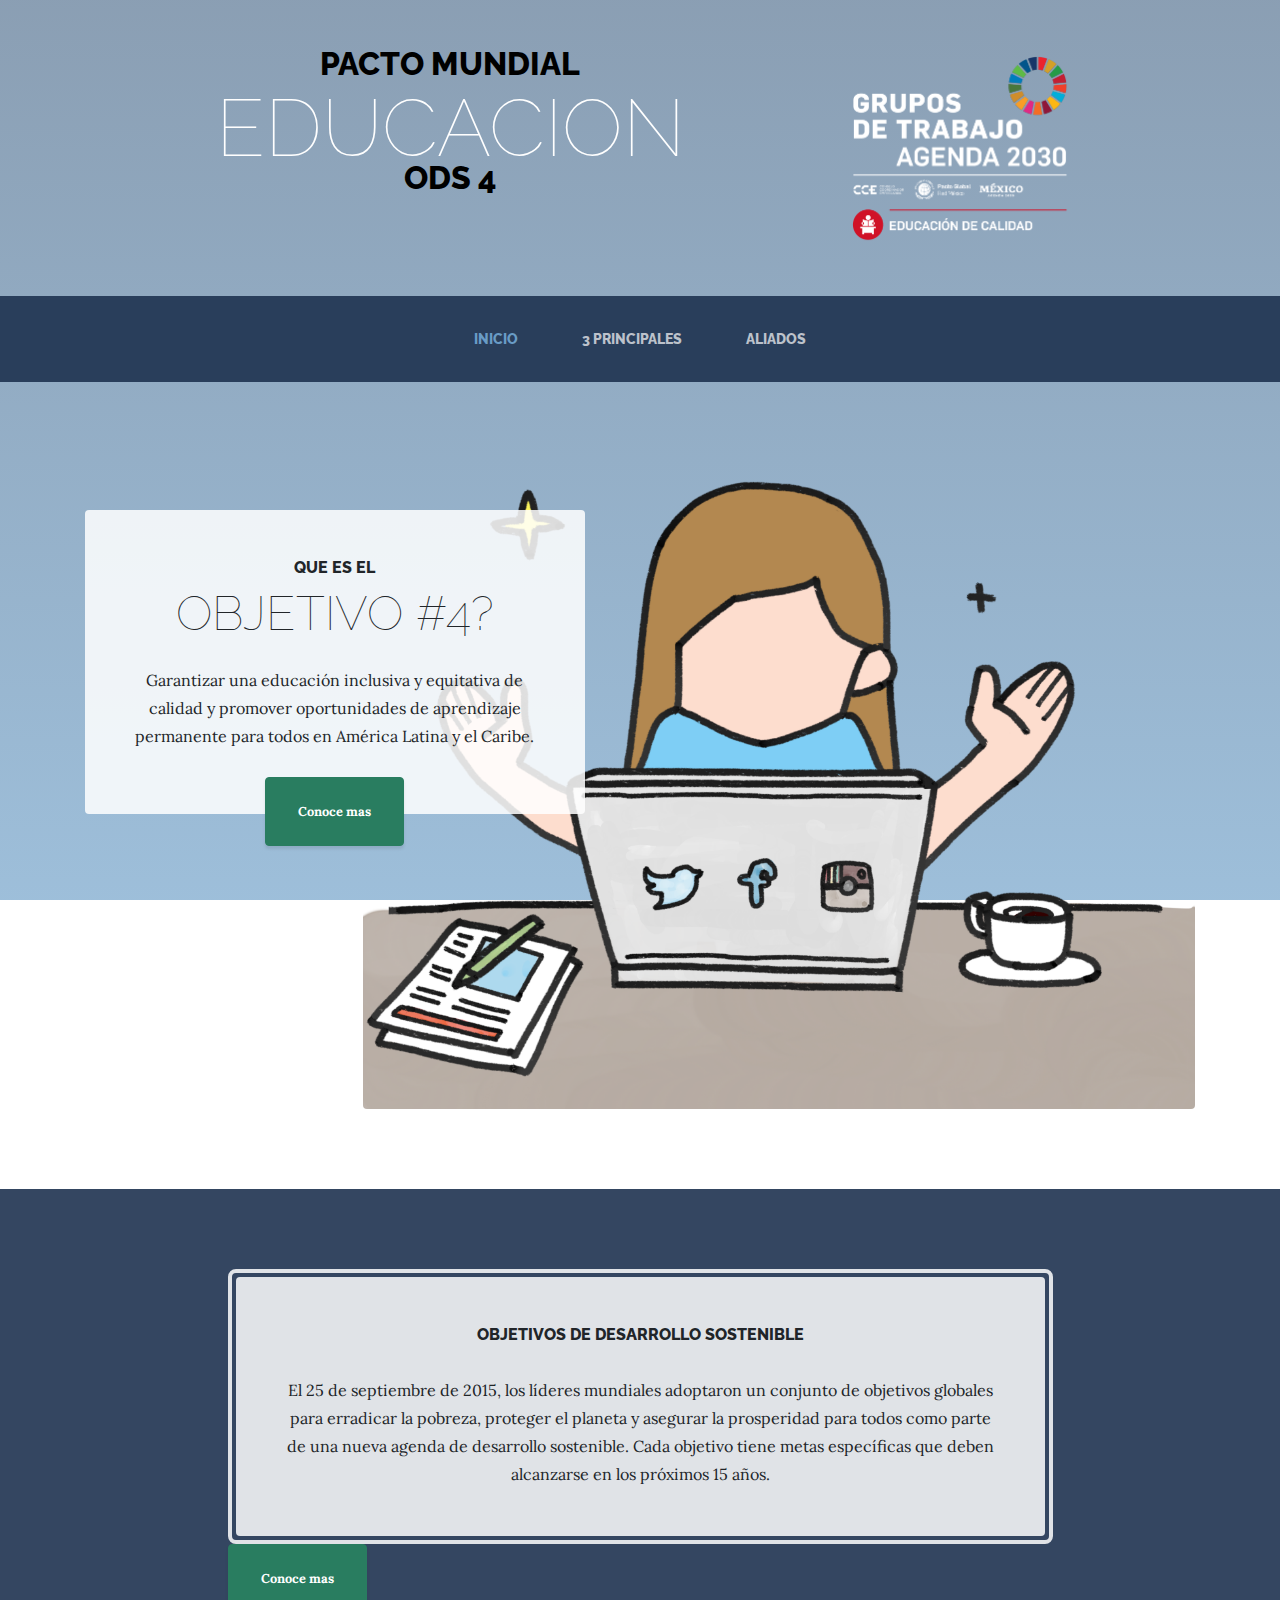
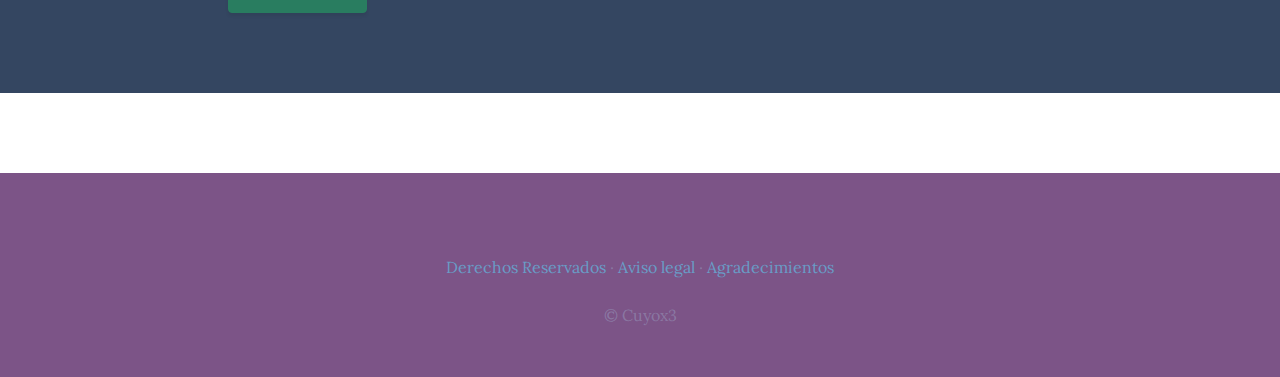
==== Codigo/aliados.html @ 43b25376 "final" ====
<!DOCTYPE html>
<html lang="es">

  <head>

    <meta charset="utf-8">
    <meta name="viewport" content="width=device-width, initial-scale=1, shrink-to-fit=no">
    <meta name="description" content="">
    <meta name="author" content="">

    <title>ODS #4 | Educacion</title>

    <!-- Bootstrap -->
    <link href="/Codigo/assets/bootstrap/css/bootstrap.min.css" rel="stylesheet">

    <!-- Fuentes -->
    <link href="" rel="stylesheet" type="text/css">
    <link href="https://fonts.googleapis.com/css?family=Raleway:100,100i,200,200i,300,300i,400,400i,500,500i,600,600i,700,700i,800,800i,900,900i" rel="stylesheet">
    <link href="https://fonts.googleapis.com/css?family=Lora:400,400i,700,700i" rel="stylesheet">

    <!-- Estilos -->
    <link href="/Codigo/assets/css/styles.css" rel="stylesheet">

  </head>

  <body>

 
        <h1 class="site-heading text-center text-white d-none d-lg-block">
            <div class="container">
            <div class="row">
                <div class="col-8">
                    <span class="site-heading-upper text-primary mb-3"> PACTO MUNDIAL </span>
                    <span class="site-heading-lower">Educacion</span>
                    <span class="site-heading-upper text-primary mb-3">ODS 4 </span>
                </div>
                <div class="col-2">
                    <img src="/Codigo/assets/images/GTA_EducaciónDeCalidad_Blanco.png" alt="" style="width: 500; height: 200px">
                </div>
            </div>
        </div>
        </h1>   

    <!-- Navegación -->
    <nav class="navbar navbar-expand-lg navbar-dark py-lg-4" id="mainNav">
      <div class="container">
        <a class="navbar-brand text-uppercase text-expanded font-weight-bold d-lg-none" href="index.html">ODS $4</a>
        <button class="navbar-toggler" type="button" data-toggle="collapse" data-target="#navbarResponsive" aria-controls="navbarResponsive" aria-expanded="false" aria-label="Toggle navigation">
          <span class="navbar-toggler-icon"></span>
        </button>
        <div class="collapse navbar-collapse" id="navbarResponsive">
          <ul class="navbar-nav mx-auto">
            <li class="nav-item active px-lg-4">
              <a class="nav-link text-uppercase text-expanded" href="/Codigo/index.html">Inicio</a>
            </li>
            <li class="nav-item px-lg-4">
              <a class="nav-link text-uppercase text-expanded" href="/Codigo/principales.html">3 Principales</a>
            </li>
            <li class="nav-item px-lg-4">
              <a class="nav-link text-uppercase text-expanded" href="/Codigo/aliados.html">Aliados</a>        
          </ul>
        </div>
      </div>
    </nav>

    <!-- Cabecera -->
    <section class="page-section clearfix">
      <div class="container">
        <div class="intro">
          <img class="intro-img img-fluid mb-3 mb-lg-0 rounded" src="assets/images/Educacion.png" alt="">
          <div class="intro-text left-0 text-center bg-faded p-5 rounded">
            <h2 class="section-heading mb-4">
              <span class="section-heading-upper">Que es el</span>
              <span class="section-heading-lower">Objetivo #4? </span>
            </h2>
            <p class="mb-3">Garantizar una educación inclusiva y equitativa de calidad y promover oportunidades de aprendizaje permanente para todos en América Latina y el Caribe.
            </p>
            <div class="intro-button mx-auto">
              <a class="btn btn-primary btn-xl" href="https://pactomundial.org.mx/">Conoce mas</a>
            </div>
          </div>
        </div>
      </div>
    </section>

    <!-- Mensaje -->
    <section class="page-section cta">
      <div class="container">
        <div class="row">
          <div class="col-xl-9 mx-auto">
            <div class="cta-inner text-center rounded">
              <h2 class="section-heading mb-4">
                <span class="section-heading-upper">Objetivos de desarrollo sostenible</span>
              </h2>
              <p class="mb-0">El 25 de septiembre de 2015, los líderes mundiales adoptaron un conjunto de objetivos globales para erradicar la pobreza, proteger el planeta y asegurar la prosperidad para todos como parte de una nueva agenda de desarrollo sostenible. Cada objetivo tiene metas específicas que deben alcanzarse en los próximos 15 años.</p>
            </div>
            <div class="intro-button mx-auto">
                <a class="btn btn-primary btn-xl" href="https://www.un.org/sustainabledevelopment/es/objetivos-de-desarrollo-sostenible/">Conoce mas</a>
            </div>
        </div>  
      </div>
    </section>

    <!-- Pié de página -->
    <footer class="footer text-faded text-center py-5">
      <div class="container">
        <p class="m-0">
	        <a href="#" class="link">
	          <span class="fa-stack fa-lg">
	            <i class="fa fa-circle fa-stack-2x"></i>
	            <i class="fa fa-twitter fa-stack-1x fa-inverse"></i>
	          </span>
	        </a>
	        <a href="#" class="link">
	          <span class="fa-stack fa-lg">
	            <i class="fa fa-circle fa-stack-2x"></i>
	            <i class="fa fa-facebook fa-stack-1x fa-inverse"></i>
	          </span>
	        </a>
	        <a href="#" class="link">
	          <span class="fa-stack fa-lg">
	            <i class="fa fa-circle fa-stack-2x"></i>
	            <i class="fa fa-instagram fa-stack-1x fa-inverse"></i>
	          </span>
	        </a>
	    </p>
        <p class="m-0 mbt">
        	<a href="sample.html" class="link">Derechos Reservados</a> ·
        	<a href="sample.html" class="link">Aviso legal</a> ·
        	<a href="sample.html" class="link">Agradecimientos</a>
		</p>
        <p class="m-0 mbt1">&copy; Cuyox3</p>
      </div>
	</footer>

    <!-- Bootstrap -->
    <script src="/Codigo/js/jquery/jquery.min.js"></script>
    <script src="assets/bootstrap/js/bootstrap.bundle.min.js"></script>

  </body>

</html>
---- Codigo/assets/css/styles.css ----
body {
  font-family: 'Lora';
  background: linear-gradient(rgba(76, 107, 139, 0.65), rgba(105, 156, 198, 0.65)), url("../img/bg.jpg");
  background-attachment: fixed;
  background-position: center;
  background-size: cover;
}

h1,
h2,
h3,
h4,
h5,
h6 {
  font-family: 'Raleway';
}

p {
  line-height: 1.75;
}

.text-faded {
  color: rgba(174, 207, 230, 0.3);
}

.site-heading {
  margin-top: 3rem;
  margin-bottom: 3rem;
  text-transform: uppercase;
  line-height: 1;
  font-family: 'Raleway';
}

.site-heading .site-heading-upper {
  display: block;
  font-size: 2rem;
  font-weight: 800;
}

.site-heading .site-heading-lower {
  font-size: 5rem;
  font-weight: 100;
  line-height: 4rem;
}

.page-section {
  margin-top: 5rem;
  margin-bottom: 5rem;
}

.section-heading {
  text-transform: uppercase;
}

.section-heading .section-heading-upper {
  display: block;
  font-size: 1rem;
  font-weight: 800;
  padding-bottom:.5rem;

}

.section-heading .section-heading-lower {
  display: block;
  font-size: 3rem;
  font-weight: 100;
}


.section-heading .section-heading-under {
  display: block;
  font-size: 1rem;
  text-transform: none;
  font-weight: 300;
  margin-top:.5rem;
}

.bg-faded {
  background-color: rgba(255, 255, 255, 0.85);
}

#mainNav {
  background-color: rgba(30, 50, 80, 0.9);
  font-family: 'Raleway';
}

#mainNav .navbar-brand {
  color: #aecfe6;
}

#mainNav .navbar-nav .nav-item .nav-link {
  color: rgba(255, 255, 255, 0.7);
  font-weight: 800;
}

#mainNav .navbar-nav .nav-item.active .nav-link {
  color: #699cc6;
}

@media (min-width: 992px) {
  #mainNav .navbar-nav .nav-item .nav-link {
    font-size: 0.9rem;
  }
  #mainNav .navbar-nav .nav-item .nav-link:hover {
    color: rgba(255, 255, 255, 0.4);
  }
  #mainNav .navbar-nav .nav-item.active .nav-link:hover {
    color: #699cc6;
  }
}

.btn-xl {
  font-weight: 700;
  font-size: 0.8rem;
  padding-top: 1.5rem;
  padding-bottom: 1.5rem;
  padding-left: 2rem;
  padding-right: 2rem;
}

.intro {
  position: relative;
}

@media (min-width: 992px) {
  .intro .intro-img {
    width: 75%;
    float: right;
  }
  .intro .intro-text {
    left: 0;
    width: 60%;
    margin-top: 3rem;
    position: absolute;
  }
  .intro .intro-text .intro-button {
    width: 100%;
    left: 0;
    position: absolute;
    bottom: -2rem;
  }
}

@media (min-width: 1200px) {
  .intro .intro-text {
    width: 45%;
  }
}

.cta {
  padding-top: 5rem;
  padding-bottom: 5rem;
  background-color: rgba(30, 50, 80, 0.9);
}

.cta .cta-inner {
  position: relative;
  padding: 3rem;
  margin: 0.5rem;
  background-color: rgba(255, 255, 255, 0.85);
}

.cta .cta-inner:before {
  border-radius: 0.5rem;
  content: '';
  position: absolute;
  top: -0.5rem;
  bottom: -0.5rem;
  left: -0.5rem;
  right: -0.5rem;
  border: 0.25rem solid rgba(255, 255, 255, 0.85);
}

.cta .cta-innerv {
  position: relative;
  padding: 3rem;
  margin: 0.5rem;
  background-color: rgba(255, 255, 255, 0.85);
}

@media (min-width: 992px) {
  .about-heading .about-heading-img {
    position: relative;
    z-index: 0;
  }
  .about-heading .about-heading-content {
    margin-top: -5rem;
    position: relative;
    z-index: 1;
  }
}

@media (min-width: 992px) {
  .product-item .product-item-title {
    position: relative;
    z-index: 1;
    margin-bottom: -3rem;
  }
  .product-item .product-item-img {
    position: relative;
    z-index: 0;
    max-width: 60vw;
  }
  .product-item .product-item-description {
    position: relative;
    z-index: 1;
    margin-top: -3rem;
    max-width: 50vw;
  }
}

.list-hours {
  font-size: 0.9rem;
}

.list-hours .list-hours-item {
  border-bottom: 1px solid rgba(230, 167, 86, 0.5);
  padding-bottom: .25rem;
  margin-bottom: 1rem;
  font-style: italic;
}

.list-hours .list-hours-item.today {
  font-weight: bold;
  color: #699CC6
  ;
}

@media (min-width: 992px) {
  .list-hours {
    width: 50%;
    font-size: 1.1rem;
  }
}

.address strong {
  font-size: 1.2rem;
}

.footer {
  background-color: rgba(110, 65, 122, 0.9);
}

.text-primary {
  color: #000000 !important;
}

.bg-primary {
  background-color: #699CC6
  !important;
}

.btn {
  box-shadow: 0px 3px 3px 0px rgba(33, 37, 41, 0.1);
}

.btn-primary {
  background-color: #297D60
  ;
  border-color: #297D60
  ;
}

.btn-primary:hover, .btn-primary:focus, .btn-primary:active {
  background-color: #EC3740
  ;
  border-color: #df902a;
}

.font-weight-light {
  font-weight: 100 !important;
}

.mbtm{
  padding-top: 5rem;
}

.mbt{
  padding-top: 2rem;
}

.mbt1{
  padding-top: 1.25rem;
}

a.link{
  color: #699CC6
}

a.link:hover{
  text-decoration: none;
  color: #e6a756 !important;
}

.section-content{
  font-family: 'Lora' !important;
  font-size: 16px !important;
  font-weight: 400 !important;
  line-height: 28px !important;
}

ul.errorlist{
  padding-top: .75rem;
  font-style: italic;
  color: red;
}
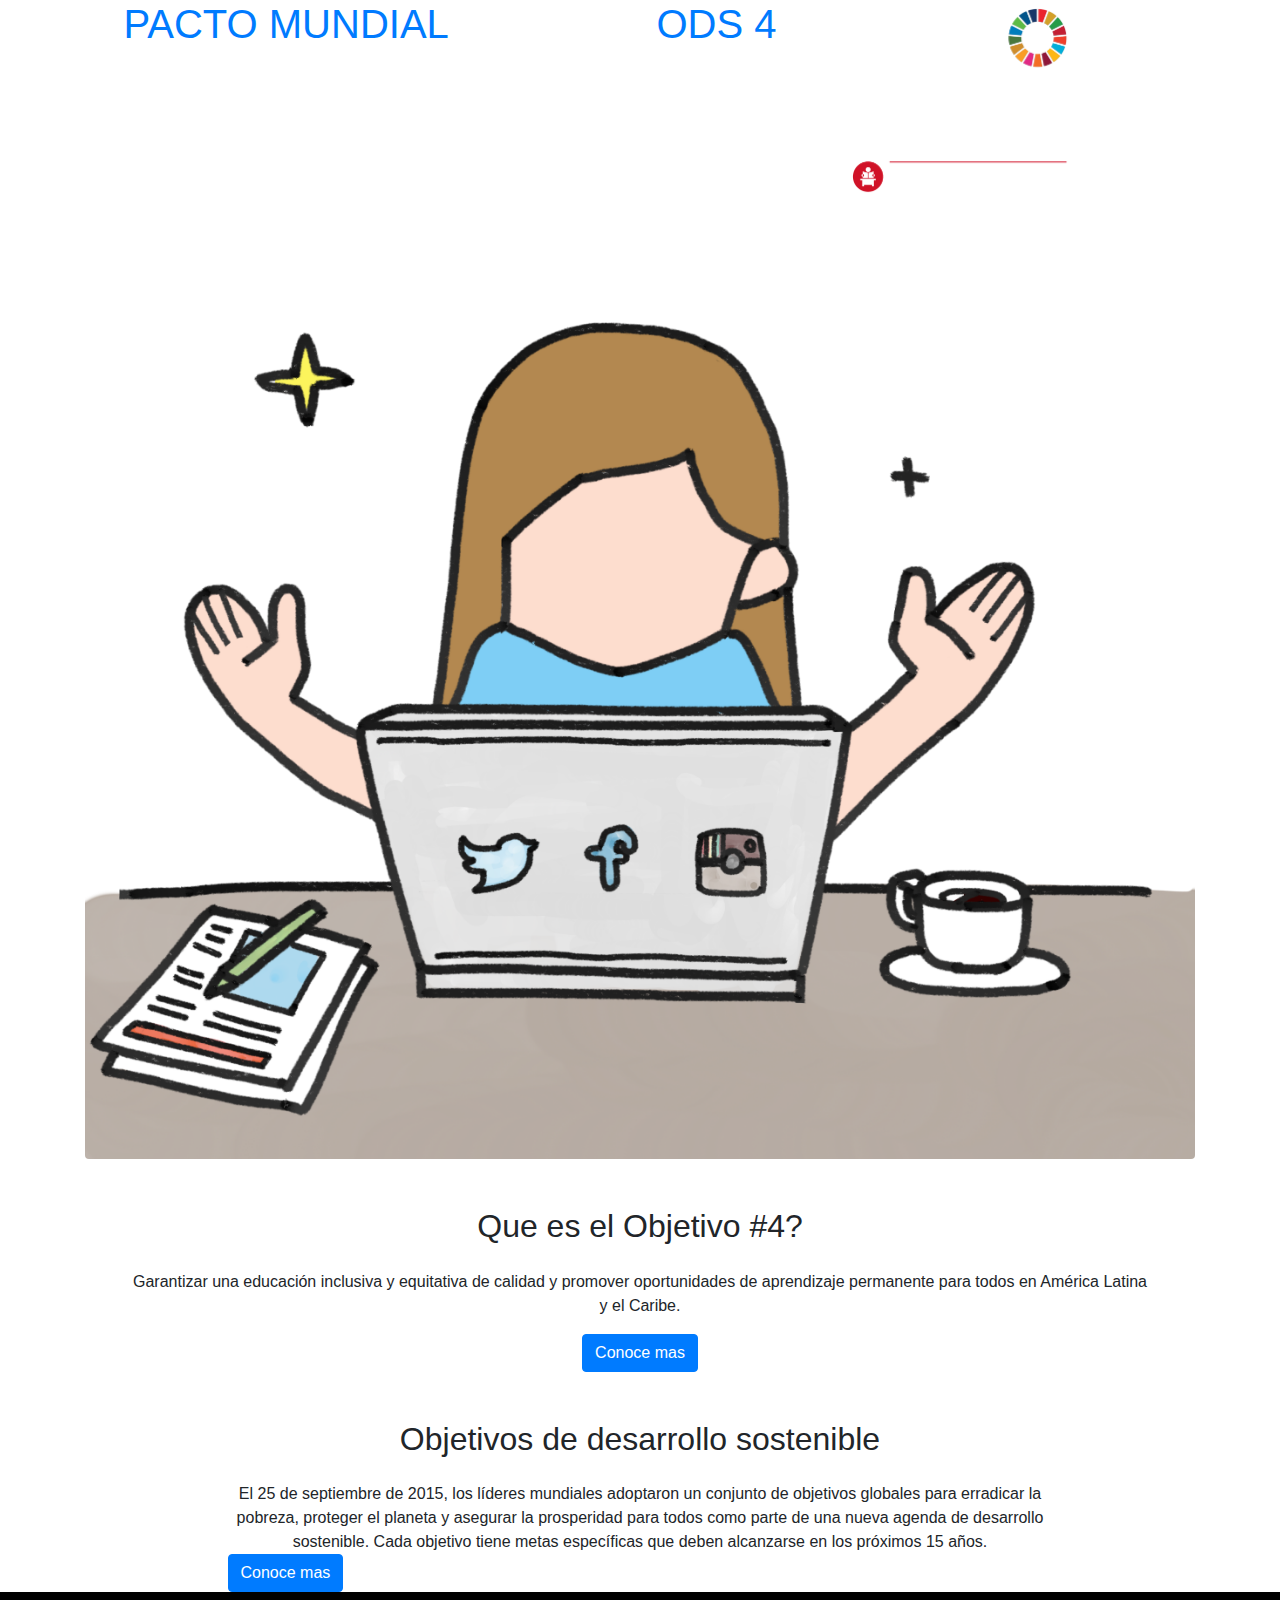
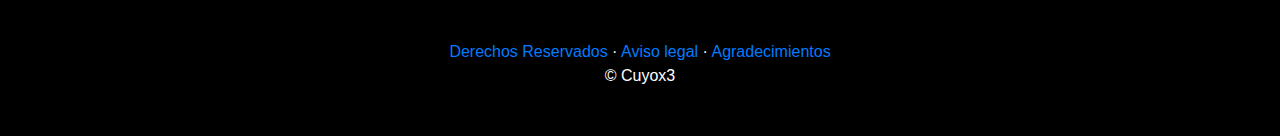
==== commit eb6a8116: "Enlaces arreglados" ====
--- a/Codigo/aliados.html
+++ b/Codigo/aliados.html
@@ -11,7 +11,7 @@
     <title>ODS #4 | Educacion</title>
 
     <!-- Bootstrap -->
-    <link href="/Codigo/assets/bootstrap/css/bootstrap.min.css" rel="stylesheet">
+    <link href="./assets/bootstrap/css/bootstrap.min.css" rel="stylesheet">
 
     <!-- Fuentes -->
     <link href="" rel="stylesheet" type="text/css">
@@ -19,7 +19,7 @@
     <link href="https://fonts.googleapis.com/css?family=Lora:400,400i,700,700i" rel="stylesheet">
 
     <!-- Estilos -->
-    <link href="/Codigo/assets/css/styles.css" rel="stylesheet">
+    <link href="./assets/css/styles.css" rel="stylesheet">
 
   </head>
 
@@ -35,7 +35,7 @@
                     <span class="site-heading-upper text-primary mb-3">ODS 4 </span>
                 </div>
                 <div class="col-2">
-                    <img src="/Codigo/assets/images/GTA_EducaciónDeCalidad_Blanco.png" alt="" style="width: 500; height: 200px">
+                    <img src="./assets/images/GTA_EducaciónDeCalidad_Blanco.png" alt="" style="width: 500; height: 200px">
                 </div>
             </div>
         </div>
@@ -51,13 +51,13 @@
         <div class="collapse navbar-collapse" id="navbarResponsive">
           <ul class="navbar-nav mx-auto">
             <li class="nav-item active px-lg-4">
-              <a class="nav-link text-uppercase text-expanded" href="/Codigo/index.html">Inicio</a>
+              <a class="nav-link text-uppercase text-expanded" href="./index.html">Inicio</a>
             </li>
             <li class="nav-item px-lg-4">
-              <a class="nav-link text-uppercase text-expanded" href="/Codigo/principales.html">3 Principales</a>
+              <a class="nav-link text-uppercase text-expanded" href="./principales.html">3 Principales</a>
             </li>
             <li class="nav-item px-lg-4">
-              <a class="nav-link text-uppercase text-expanded" href="/Codigo/aliados.html">Aliados</a>        
+              <a class="nav-link text-uppercase text-expanded" href="./aliados.html">Aliados</a>        
           </ul>
         </div>
       </div>
@@ -67,7 +67,7 @@
     <section class="page-section clearfix">
       <div class="container">
         <div class="intro">
-          <img class="intro-img img-fluid mb-3 mb-lg-0 rounded" src="assets/images/Educacion.png" alt="">
+          <img class="intro-img img-fluid mb-3 mb-lg-0 rounded" src="./assets/images/Educacion.png" alt="">
           <div class="intro-text left-0 text-center bg-faded p-5 rounded">
             <h2 class="section-heading mb-4">
               <span class="section-heading-upper">Que es el</span>
@@ -134,8 +134,8 @@
 	</footer>
 
     <!-- Bootstrap -->
-    <script src="/Codigo/js/jquery/jquery.min.js"></script>
-    <script src="assets/bootstrap/js/bootstrap.bundle.min.js"></script>
+    <script src="./js/jquery/jquery.min.js"></script>
+    <script src="./assets/bootstrap/js/bootstrap.bundle.min.js"></script>
 
   </body>
 
--- a/Codigo/assets/css/styles.css
+++ b/Codigo/assets/css/styles.css
@@ -1,306 +1,90 @@
-body {
-  font-family: 'Lora';
-  background: linear-gradient(rgba(76, 107, 139, 0.65), rgba(105, 156, 198, 0.65)), url("../img/bg.jpg");
-  background-attachment: fixed;
-  background-position: center;
-  background-size: cover;
+/* Header */
+header .header-container {
+    background-color: white;
+    border-style: solid;
+    border-color: red;
 }
 
-h1,
-h2,
-h3,
-h4,
-h5,
-h6 {
-  font-family: 'Raleway';
-}
+div.logo_header {
+    background-color: white;
+    height: 100px;
+  }
 
-p {
-  line-height: 1.75;
-}
+  div.idiomas {
+    /* background-color: blue; */
+    height: 100px;
+  }
 
-.text-faded {
-  color: rgba(174, 207, 230, 0.3);
-}
-
-.site-heading {
-  margin-top: 3rem;
-  margin-bottom: 3rem;
-  text-transform: uppercase;
-  line-height: 1;
-  font-family: 'Raleway';
-}
-
-.site-heading .site-heading-upper {
-  display: block;
-  font-size: 2rem;
-  font-weight: 800;
-}
-
-.site-heading .site-heading-lower {
-  font-size: 5rem;
-  font-weight: 100;
-  line-height: 4rem;
-}
-
-.page-section {
-  margin-top: 5rem;
-  margin-bottom: 5rem;
-}
-
-.section-heading {
-  text-transform: uppercase;
-}
-
-.section-heading .section-heading-upper {
-  display: block;
-  font-size: 1rem;
-  font-weight: 800;
-  padding-bottom:.5rem;
-
-}
-
-.section-heading .section-heading-lower {
-  display: block;
-  font-size: 3rem;
-  font-weight: 100;
-}
+  div.secciones {
+    background-color: yellow;
+    height: 100px;
+  }
 
 
-.section-heading .section-heading-under {
-  display: block;
-  font-size: 1rem;
-  text-transform: none;
-  font-weight: 300;
-  margin-top:.5rem;
-}
+  img.logo-header {
+    width: 140px;
+    height: 100px;
+  }
 
-.bg-faded {
-  background-color: rgba(255, 255, 255, 0.85);
-}
+  
+  
+  img.ods-4-Image {
+    width: 140px;
+    height: 100px;
+  }
 
-#mainNav {
-  background-color: rgba(30, 50, 80, 0.9);
-  font-family: 'Raleway';
-}
+/* Main */
 
-#mainNav .navbar-brand {
-  color: #aecfe6;
-}
+  .fixed-div-object {
+    background-color: white;
+    border-style: solid;
+    border-color: #aecfe6;
+    position: fixed;
+    right: 0;
+    margin: 10px;
+    padding: 20px;
+    width: 400px;
+    height: auto; 
+    box-shadow: rgba(0, 0, 0, 0.35) 0px 5px 15px;
+  }
+  .fixed-div-object p {
+    border-style: solid;
+    border-color: #699cc6;
+  }
 
-#mainNav .navbar-nav .nav-item .nav-link {
-  color: rgba(255, 255, 255, 0.7);
-  font-weight: 800;
-}
+  section.cuadro-principal {
+    background-color: blueviolet;
 
-#mainNav .navbar-nav .nav-item.active .nav-link {
-  color: #699cc6;
-}
+  }
 
-@media (min-width: 992px) {
-  #mainNav .navbar-nav .nav-item .nav-link {
-    font-size: 0.9rem;
+  section.div-pacto  {
+    background-color: coral;
+
   }
-  #mainNav .navbar-nav .nav-item .nav-link:hover {
-    color: rgba(255, 255, 255, 0.4);
+
+  div.ramas  {
+    background-color: grey;
+
   }
-  #mainNav .navbar-nav .nav-item.active .nav-link:hover {
-    color: #699cc6;
+
+  div.rama_1 {
+    background-color: hotpink;
   }
-}
 
-.btn-xl {
-  font-weight: 700;
-  font-size: 0.8rem;
-  padding-top: 1.5rem;
-  padding-bottom: 1.5rem;
-  padding-left: 2rem;
-  padding-right: 2rem;
-}
+  div.rama_2 {
+    background-color: olivedrab;
+  }
+  div.rama_3 {
+    background-color: orange;
+  }
 
-.intro {
-  position: relative;
-}
-
-@media (min-width: 992px) {
-  .intro .intro-img {
-    width: 75%;
-    float: right;
-  }
-  .intro .intro-text {
-    left: 0;
-    width: 60%;
-    margin-top: 3rem;
-    position: absolute;
-  }
-  .intro .intro-text .intro-button {
-    width: 100%;
-    left: 0;
-    position: absolute;
-    bottom: -2rem;
-  }
-}
-
-@media (min-width: 1200px) {
-  .intro .intro-text {
-    width: 45%;
-  }
-}
-
-.cta {
-  padding-top: 5rem;
-  padding-bottom: 5rem;
-  background-color: rgba(30, 50, 80, 0.9);
-}
-
-.cta .cta-inner {
-  position: relative;
-  padding: 3rem;
-  margin: 0.5rem;
-  background-color: rgba(255, 255, 255, 0.85);
-}
-
-.cta .cta-inner:before {
-  border-radius: 0.5rem;
-  content: '';
-  position: absolute;
-  top: -0.5rem;
-  bottom: -0.5rem;
-  left: -0.5rem;
-  right: -0.5rem;
-  border: 0.25rem solid rgba(255, 255, 255, 0.85);
-}
-
-.cta .cta-innerv {
-  position: relative;
-  padding: 3rem;
-  margin: 0.5rem;
-  background-color: rgba(255, 255, 255, 0.85);
-}
-
-@media (min-width: 992px) {
-  .about-heading .about-heading-img {
-    position: relative;
-    z-index: 0;
-  }
-  .about-heading .about-heading-content {
-    margin-top: -5rem;
-    position: relative;
-    z-index: 1;
-  }
-}
-
-@media (min-width: 992px) {
-  .product-item .product-item-title {
-    position: relative;
-    z-index: 1;
-    margin-bottom: -3rem;
-  }
-  .product-item .product-item-img {
-    position: relative;
-    z-index: 0;
-    max-width: 60vw;
-  }
-  .product-item .product-item-description {
-    position: relative;
-    z-index: 1;
-    margin-top: -3rem;
-    max-width: 50vw;
-  }
-}
-
-.list-hours {
-  font-size: 0.9rem;
-}
-
-.list-hours .list-hours-item {
-  border-bottom: 1px solid rgba(230, 167, 86, 0.5);
-  padding-bottom: .25rem;
-  margin-bottom: 1rem;
-  font-style: italic;
-}
-
-.list-hours .list-hours-item.today {
-  font-weight: bold;
-  color: #699CC6
-  ;
-}
-
-@media (min-width: 992px) {
-  .list-hours {
-    width: 50%;
-    font-size: 1.1rem;
-  }
-}
-
-.address strong {
-  font-size: 1.2rem;
-}
-
-.footer {
-  background-color: rgba(110, 65, 122, 0.9);
-}
-
-.text-primary {
-  color: #000000 !important;
-}
-
-.bg-primary {
-  background-color: #699CC6
-  !important;
-}
-
-.btn {
-  box-shadow: 0px 3px 3px 0px rgba(33, 37, 41, 0.1);
-}
-
-.btn-primary {
-  background-color: #297D60
-  ;
-  border-color: #297D60
-  ;
-}
-
-.btn-primary:hover, .btn-primary:focus, .btn-primary:active {
-  background-color: #EC3740
-  ;
-  border-color: #df902a;
-}
-
-.font-weight-light {
-  font-weight: 100 !important;
-}
-
-.mbtm{
-  padding-top: 5rem;
-}
-
-.mbt{
-  padding-top: 2rem;
-}
-
-.mbt1{
-  padding-top: 1.25rem;
-}
-
-a.link{
-  color: #699CC6
-}
-
-a.link:hover{
-  text-decoration: none;
-  color: #e6a756 !important;
-}
-
-.section-content{
-  font-family: 'Lora' !important;
-  font-size: 16px !important;
-  font-weight: 400 !important;
-  line-height: 28px !important;
-}
-
-ul.errorlist{
-  padding-top: .75rem;
-  font-style: italic;
-  color: red;
-}+  div.carrusel{
+    background-color: cornflowerblue;
+    width: auto ;
+    height: 100px;
+    }
+/* Footer */
+  footer{
+    background-color: black;
+    color: white;
+  }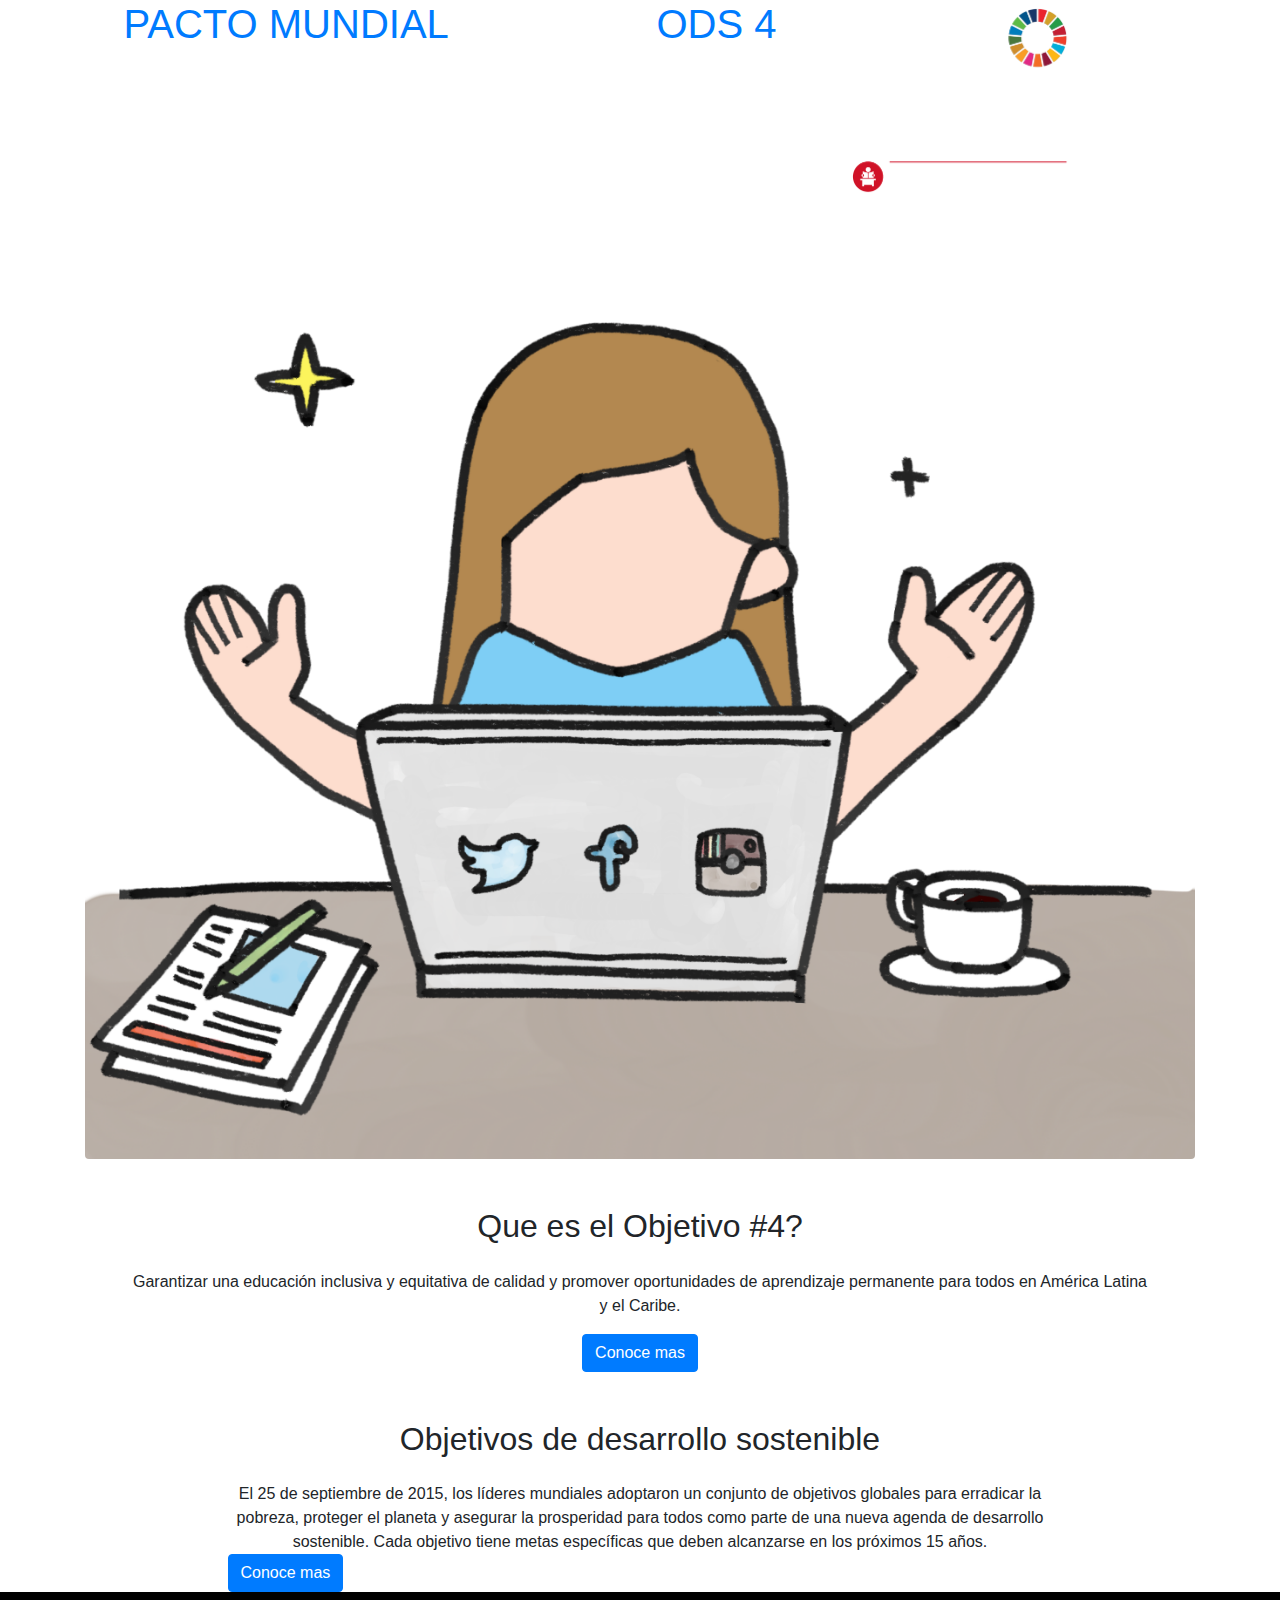
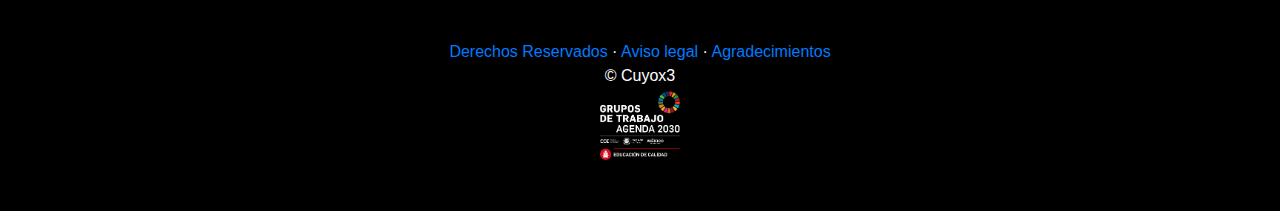
==== commit aec33c42: "Cambios" ====
--- a/Codigo/aliados.html
+++ b/Codigo/aliados.html
@@ -11,7 +11,7 @@
     <title>ODS #4 | Educacion</title>
 
     <!-- Bootstrap -->
-    <link href="./assets/bootstrap/css/bootstrap.min.css" rel="stylesheet">
+    <link href="/Codigo/assets/bootstrap/css/bootstrap.min.css" rel="stylesheet">
 
     <!-- Fuentes -->
     <link href="" rel="stylesheet" type="text/css">
@@ -19,7 +19,7 @@
     <link href="https://fonts.googleapis.com/css?family=Lora:400,400i,700,700i" rel="stylesheet">
 
     <!-- Estilos -->
-    <link href="./assets/css/styles.css" rel="stylesheet">
+    <link href="/Codigo/assets/css/styles.css" rel="stylesheet">
 
   </head>
 
@@ -35,7 +35,7 @@
                     <span class="site-heading-upper text-primary mb-3">ODS 4 </span>
                 </div>
                 <div class="col-2">
-                    <img src="./assets/images/GTA_EducaciónDeCalidad_Blanco.png" alt="" style="width: 500; height: 200px">
+                    <img src="/Codigo/assets/images/GTA_EducaciónDeCalidad_Blanco.png" alt="" style="width: 500; height: 200px">
                 </div>
             </div>
         </div>
@@ -51,13 +51,13 @@
         <div class="collapse navbar-collapse" id="navbarResponsive">
           <ul class="navbar-nav mx-auto">
             <li class="nav-item active px-lg-4">
-              <a class="nav-link text-uppercase text-expanded" href="./index.html">Inicio</a>
+              <a class="nav-link text-uppercase text-expanded" href="/Codigo/index.html">Inicio</a>
             </li>
             <li class="nav-item px-lg-4">
-              <a class="nav-link text-uppercase text-expanded" href="./principales.html">3 Principales</a>
+              <a class="nav-link text-uppercase text-expanded" href="/Codigo/principales.html">3 Principales</a>
             </li>
             <li class="nav-item px-lg-4">
-              <a class="nav-link text-uppercase text-expanded" href="./aliados.html">Aliados</a>        
+              <a class="nav-link text-uppercase text-expanded" href="/Codigo/aliados.html">Aliados</a>        
           </ul>
         </div>
       </div>
@@ -67,7 +67,7 @@
     <section class="page-section clearfix">
       <div class="container">
         <div class="intro">
-          <img class="intro-img img-fluid mb-3 mb-lg-0 rounded" src="./assets/images/Educacion.png" alt="">
+          <img class="intro-img img-fluid mb-3 mb-lg-0 rounded" src="assets/images/Educacion.png" alt="">
           <div class="intro-text left-0 text-center bg-faded p-5 rounded">
             <h2 class="section-heading mb-4">
               <span class="section-heading-upper">Que es el</span>
@@ -130,12 +130,13 @@
         	<a href="sample.html" class="link">Agradecimientos</a>
 		</p>
         <p class="m-0 mbt1">&copy; Cuyox3</p>
+        <img src="/Codigo/assets/images/GTA_EducaciónDeCalidad_Blanco.png" alt="" style="width: 150; height: 75px">
       </div>
 	</footer>
 
     <!-- Bootstrap -->
-    <script src="./js/jquery/jquery.min.js"></script>
-    <script src="./assets/bootstrap/js/bootstrap.bundle.min.js"></script>
+    <script src="/Codigo/js/jquery/jquery.min.js"></script>
+    <script src="assets/bootstrap/js/bootstrap.bundle.min.js"></script>
 
   </body>
 
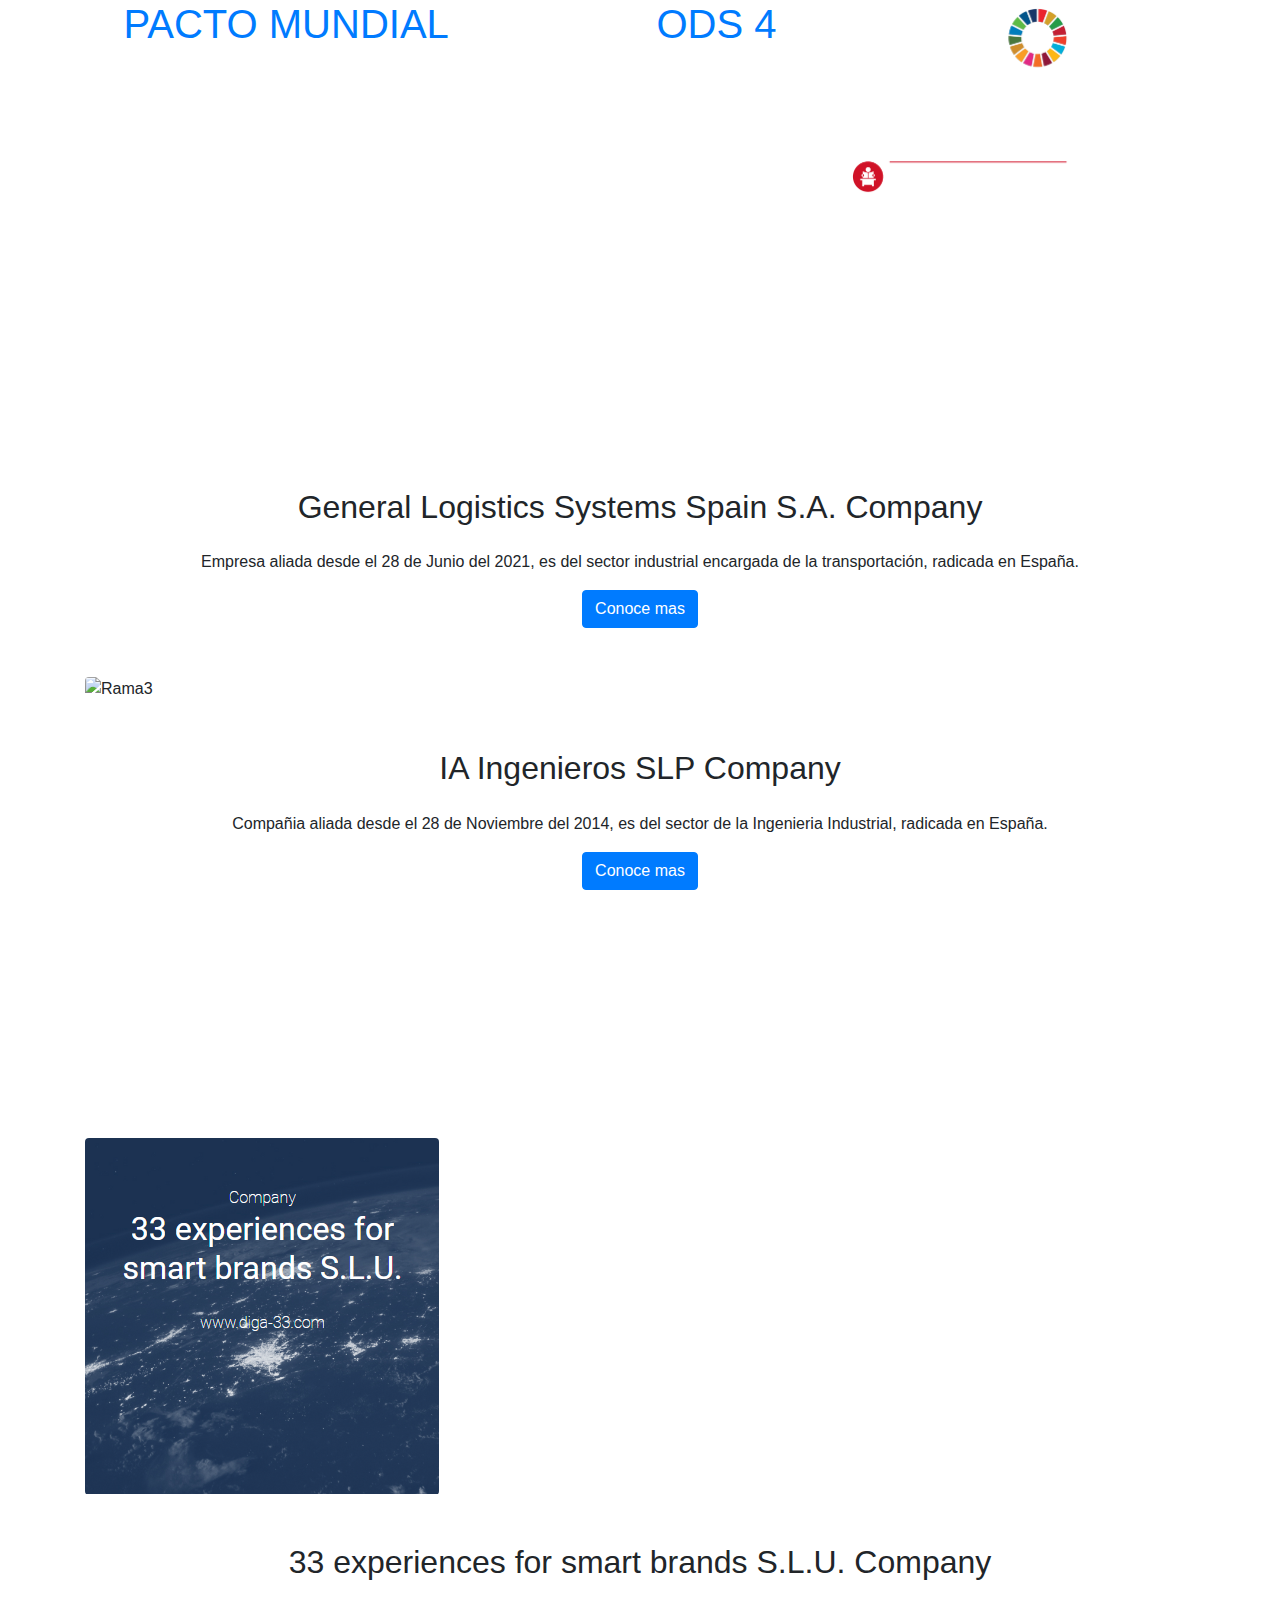
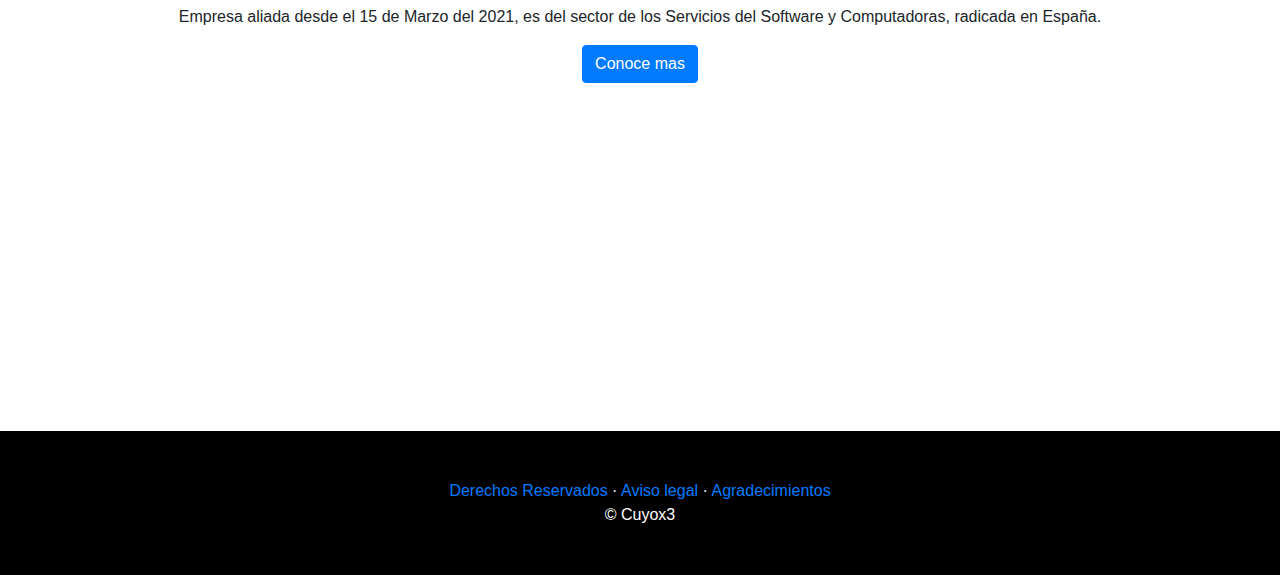
==== commit cc32f406: "Algunas empresas agregadas" ====
--- a/Codigo/aliados.html
+++ b/Codigo/aliados.html
@@ -11,7 +11,7 @@
     <title>ODS #4 | Educacion</title>
 
     <!-- Bootstrap -->
-    <link href="/Codigo/assets/bootstrap/css/bootstrap.min.css" rel="stylesheet">
+    <link href="./assets/bootstrap/css/bootstrap.min.css" rel="stylesheet">
 
     <!-- Fuentes -->
     <link href="" rel="stylesheet" type="text/css">
@@ -19,7 +19,7 @@
     <link href="https://fonts.googleapis.com/css?family=Lora:400,400i,700,700i" rel="stylesheet">
 
     <!-- Estilos -->
-    <link href="/Codigo/assets/css/styles.css" rel="stylesheet">
+    <link href="./assets/css/styles.css" rel="stylesheet">
 
   </head>
 
@@ -35,7 +35,7 @@
                     <span class="site-heading-upper text-primary mb-3">ODS 4 </span>
                 </div>
                 <div class="col-2">
-                    <img src="/Codigo/assets/images/GTA_EducaciónDeCalidad_Blanco.png" alt="" style="width: 500; height: 200px">
+                    <img src="./assets/images/GTA_EducaciónDeCalidad_Blanco.png" alt="" style="width: 500; height: 200px">
                 </div>
             </div>
         </div>
@@ -51,13 +51,13 @@
         <div class="collapse navbar-collapse" id="navbarResponsive">
           <ul class="navbar-nav mx-auto">
             <li class="nav-item active px-lg-4">
-              <a class="nav-link text-uppercase text-expanded" href="/Codigo/index.html">Inicio</a>
+              <a class="nav-link text-uppercase text-expanded" href="./index.html">Inicio</a>
             </li>
             <li class="nav-item px-lg-4">
-              <a class="nav-link text-uppercase text-expanded" href="/Codigo/principales.html">3 Principales</a>
+              <a class="nav-link text-uppercase text-expanded" href="./principales.html">3 Principales</a>
             </li>
             <li class="nav-item px-lg-4">
-              <a class="nav-link text-uppercase text-expanded" href="/Codigo/aliados.html">Aliados</a>        
+              <a class="nav-link text-uppercase text-expanded" href="./aliados.html">Aliados</a>        
           </ul>
         </div>
       </div>
@@ -65,39 +65,59 @@
 
     <!-- Cabecera -->
     <section class="page-section clearfix">
-      <div class="container">
+      <div class="container ">
         <div class="intro">
-          <img class="intro-img img-fluid mb-3 mb-lg-0 rounded" src="assets/images/Educacion.png" alt="">
+          <img class="intro-img img-fluid mb-5 mt-5 pt-5 pb-5 mb-lg-0 rounded" src="https://upload.wikimedia.org/wikipedia/commons/thumb/a/a6/GLS_Logo_2021.svg/1280px-GLS_Logo_2021.svg.png" alt="">
           <div class="intro-text left-0 text-center bg-faded p-5 rounded">
             <h2 class="section-heading mb-4">
-              <span class="section-heading-upper">Que es el</span>
-              <span class="section-heading-lower">Objetivo #4? </span>
+              <span class="section-heading-upper">General Logistics Systems Spain S.A.</span>
+              <span class="section-heading-lower">Company </span>
             </h2>
-            <p class="mb-3">Garantizar una educación inclusiva y equitativa de calidad y promover oportunidades de aprendizaje permanente para todos en América Latina y el Caribe.
+            <p class="mb-3">Empresa aliada desde el 28 de Junio del 2021, es del sector industrial encargada de la transportación, radicada en España.
             </p>
             <div class="intro-button mx-auto">
-              <a class="btn btn-primary btn-xl" href="https://pactomundial.org.mx/">Conoce mas</a>
+              <a class="btn btn-primary btn-xl" href="https://www.gls-spain.es/es/">Conoce mas</a>
             </div>
           </div>
         </div>
       </div>
     </section>
 
-    <!-- Mensaje -->
-    <section class="page-section cta">
-      <div class="container">
-        <div class="row">
-          <div class="col-xl-9 mx-auto">
-            <div class="cta-inner text-center rounded">
-              <h2 class="section-heading mb-4">
-                <span class="section-heading-upper">Objetivos de desarrollo sostenible</span>
-              </h2>
-              <p class="mb-0">El 25 de septiembre de 2015, los líderes mundiales adoptaron un conjunto de objetivos globales para erradicar la pobreza, proteger el planeta y asegurar la prosperidad para todos como parte de una nueva agenda de desarrollo sostenible. Cada objetivo tiene metas específicas que deben alcanzarse en los próximos 15 años.</p>
+    <section class="page-section clearfix">
+      <div class="container" style="margin-bottom: 200px;">
+        <div class="intro">
+          <img class="intro-img img-fluid mb-3 mb-lg-0 rounded" src="https://prelude-project.eu/wp-content/uploads/2021/03/17-1A_Max-Res.png" alt="Rama3">
+          <div class="intro-text left-0 text-center bg-faded p-5 rounded">
+            <h2 class="section-heading mb-4">
+              <span class="section-heading-upper">IA Ingenieros SLP </span>
+              <span class="section-heading-lower">Company  </span>
+            </h2>
+            <p class="mb-3">Compañia aliada desde el 28 de Noviembre del 2014, es del sector de la Ingenieria Industrial, radicada en España.
+            </p>
+            <div class="intro-button mx-auto">
+              <a class="btn btn-primary btn-xl" href="http://1aingenieros.com/">Conoce mas</a>
             </div>
+          </div>
+        </div>
+      </div>
+    </section>
+    
+    <section class="page-section clearfix">
+      <div class="container" style="margin-bottom: 300px;">
+        <div class="intro">
+          <img class="intro-img img-fluid mb-lg-0 rounded" style="height: fit-content;" src="./assets/images/diga 33.png" alt="">
+          <div class="intro-text left-0 text-center bg-faded p-5 rounded">
+            <h2 class="section-heading mb-4">
+              <span class="section-heading-upper">33 experiences for smart brands S.L.U.</span>
+              <span class="section-heading-lower">Company </span>
+            </h2>
+            <p class="mb-3">Empresa aliada desde el 15 de Marzo del 2021, es del sector de los Servicios del Software y Computadoras, radicada en España.
+            </p>
             <div class="intro-button mx-auto">
-                <a class="btn btn-primary btn-xl" href="https://www.un.org/sustainabledevelopment/es/objetivos-de-desarrollo-sostenible/">Conoce mas</a>
+              <a class="btn btn-primary btn-xl" href="http://www.diga-33.com/">Conoce mas</a>
             </div>
-        </div>  
+          </div>
+        </div>
       </div>
     </section>
 
@@ -130,13 +150,12 @@
         	<a href="sample.html" class="link">Agradecimientos</a>
 		</p>
         <p class="m-0 mbt1">&copy; Cuyox3</p>
-        <img src="/Codigo/assets/images/GTA_EducaciónDeCalidad_Blanco.png" alt="" style="width: 150; height: 75px">
       </div>
 	</footer>
 
     <!-- Bootstrap -->
-    <script src="/Codigo/js/jquery/jquery.min.js"></script>
-    <script src="assets/bootstrap/js/bootstrap.bundle.min.js"></script>
+    <script src="./js/jquery/jquery.min.js"></script>
+    <script src="./assets/bootstrap/js/bootstrap.bundle.min.js"></script>
 
   </body>
 
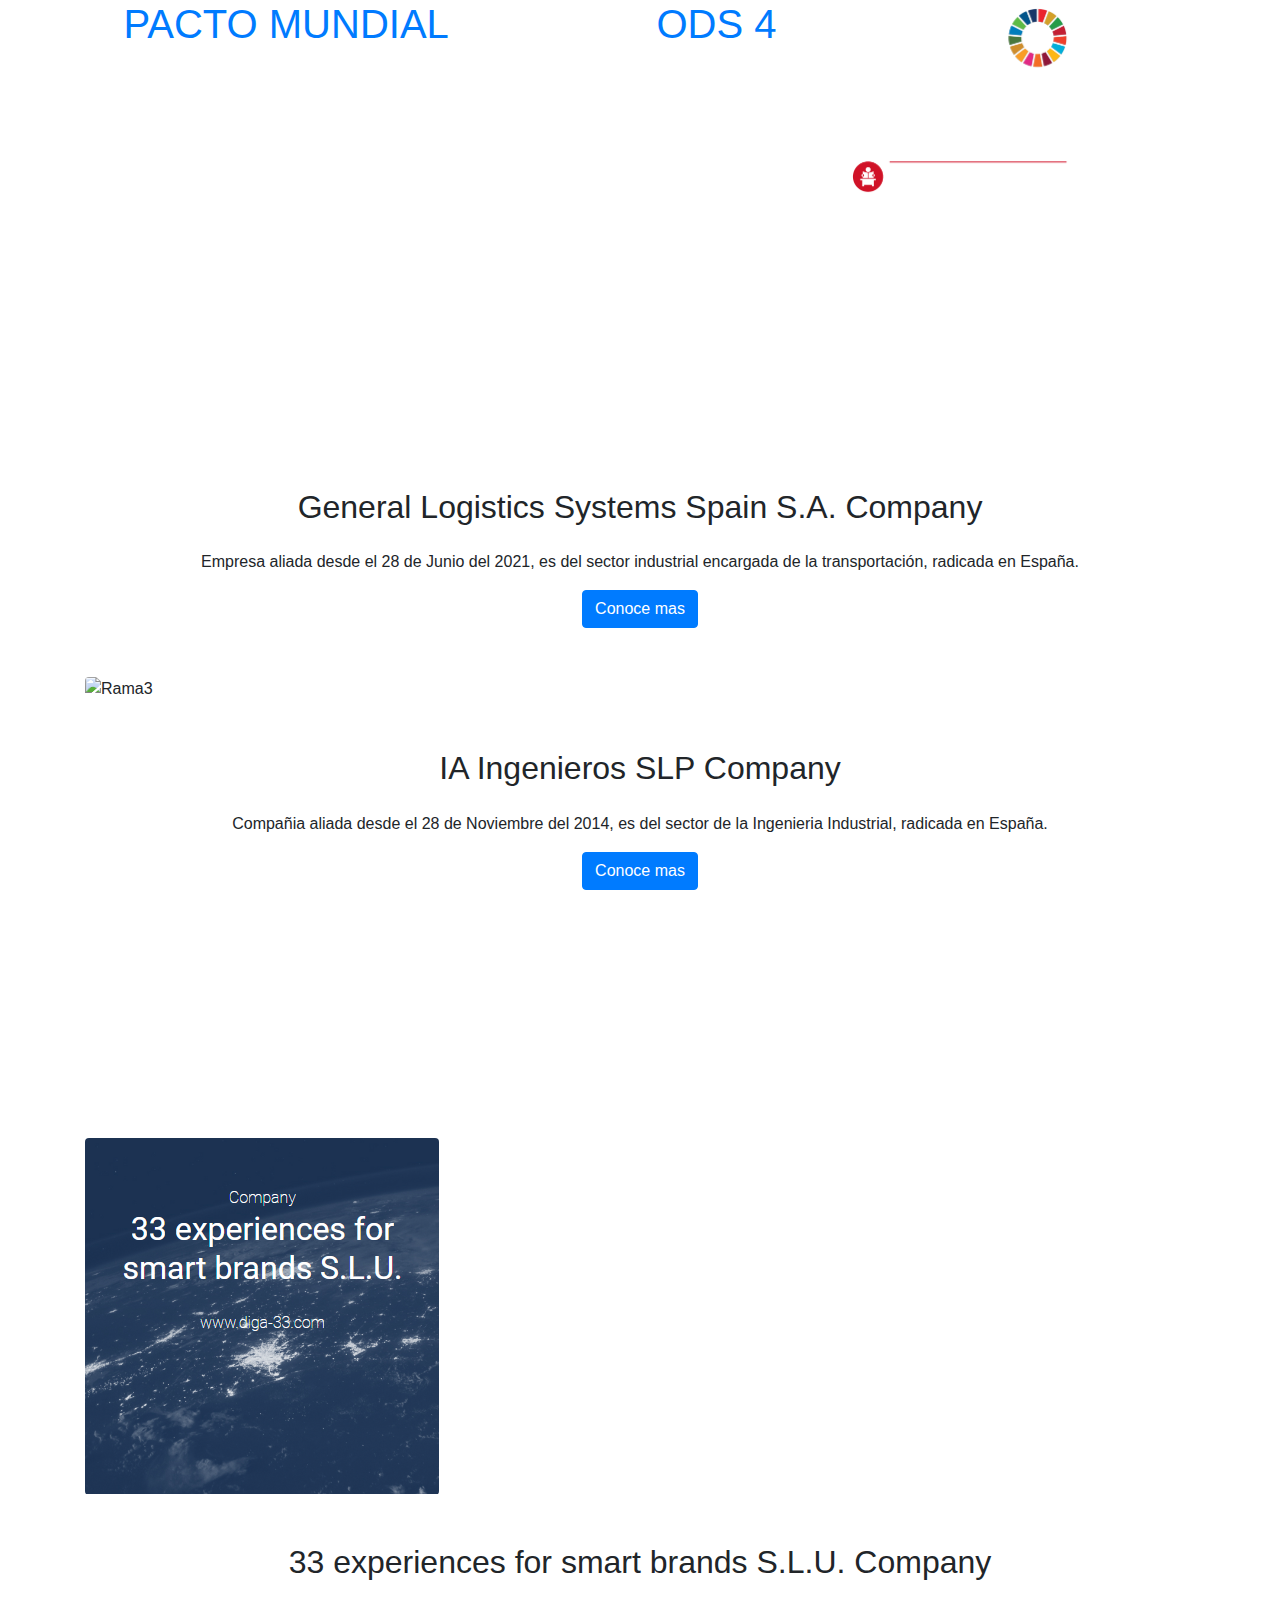
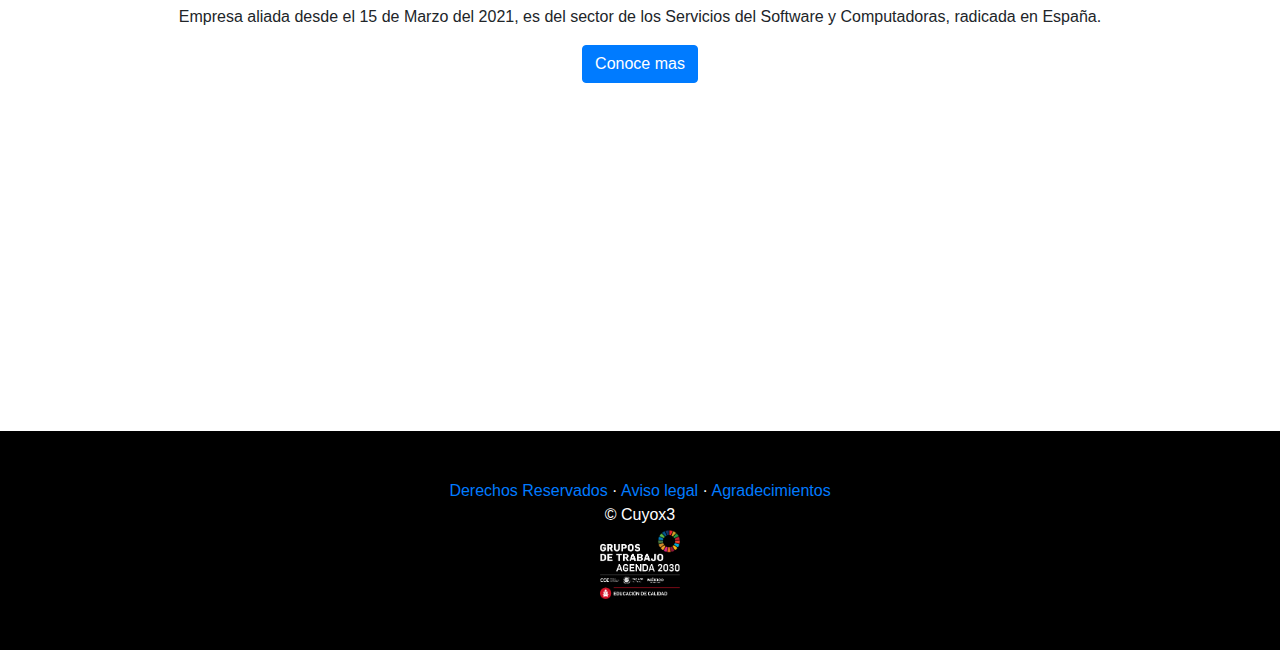
==== commit eefa9416: "Merge branch 'nuevo' of https://github.com/Cuyox3/YPP into nuevo" ====
--- a/Codigo/aliados.html
+++ b/Codigo/aliados.html
@@ -150,6 +150,7 @@
         	<a href="sample.html" class="link">Agradecimientos</a>
 		</p>
         <p class="m-0 mbt1">&copy; Cuyox3</p>
+        <img src="/Codigo/assets/images/GTA_EducaciónDeCalidad_Blanco.png" alt="" style="width: 150; height: 75px">
       </div>
 	</footer>
 
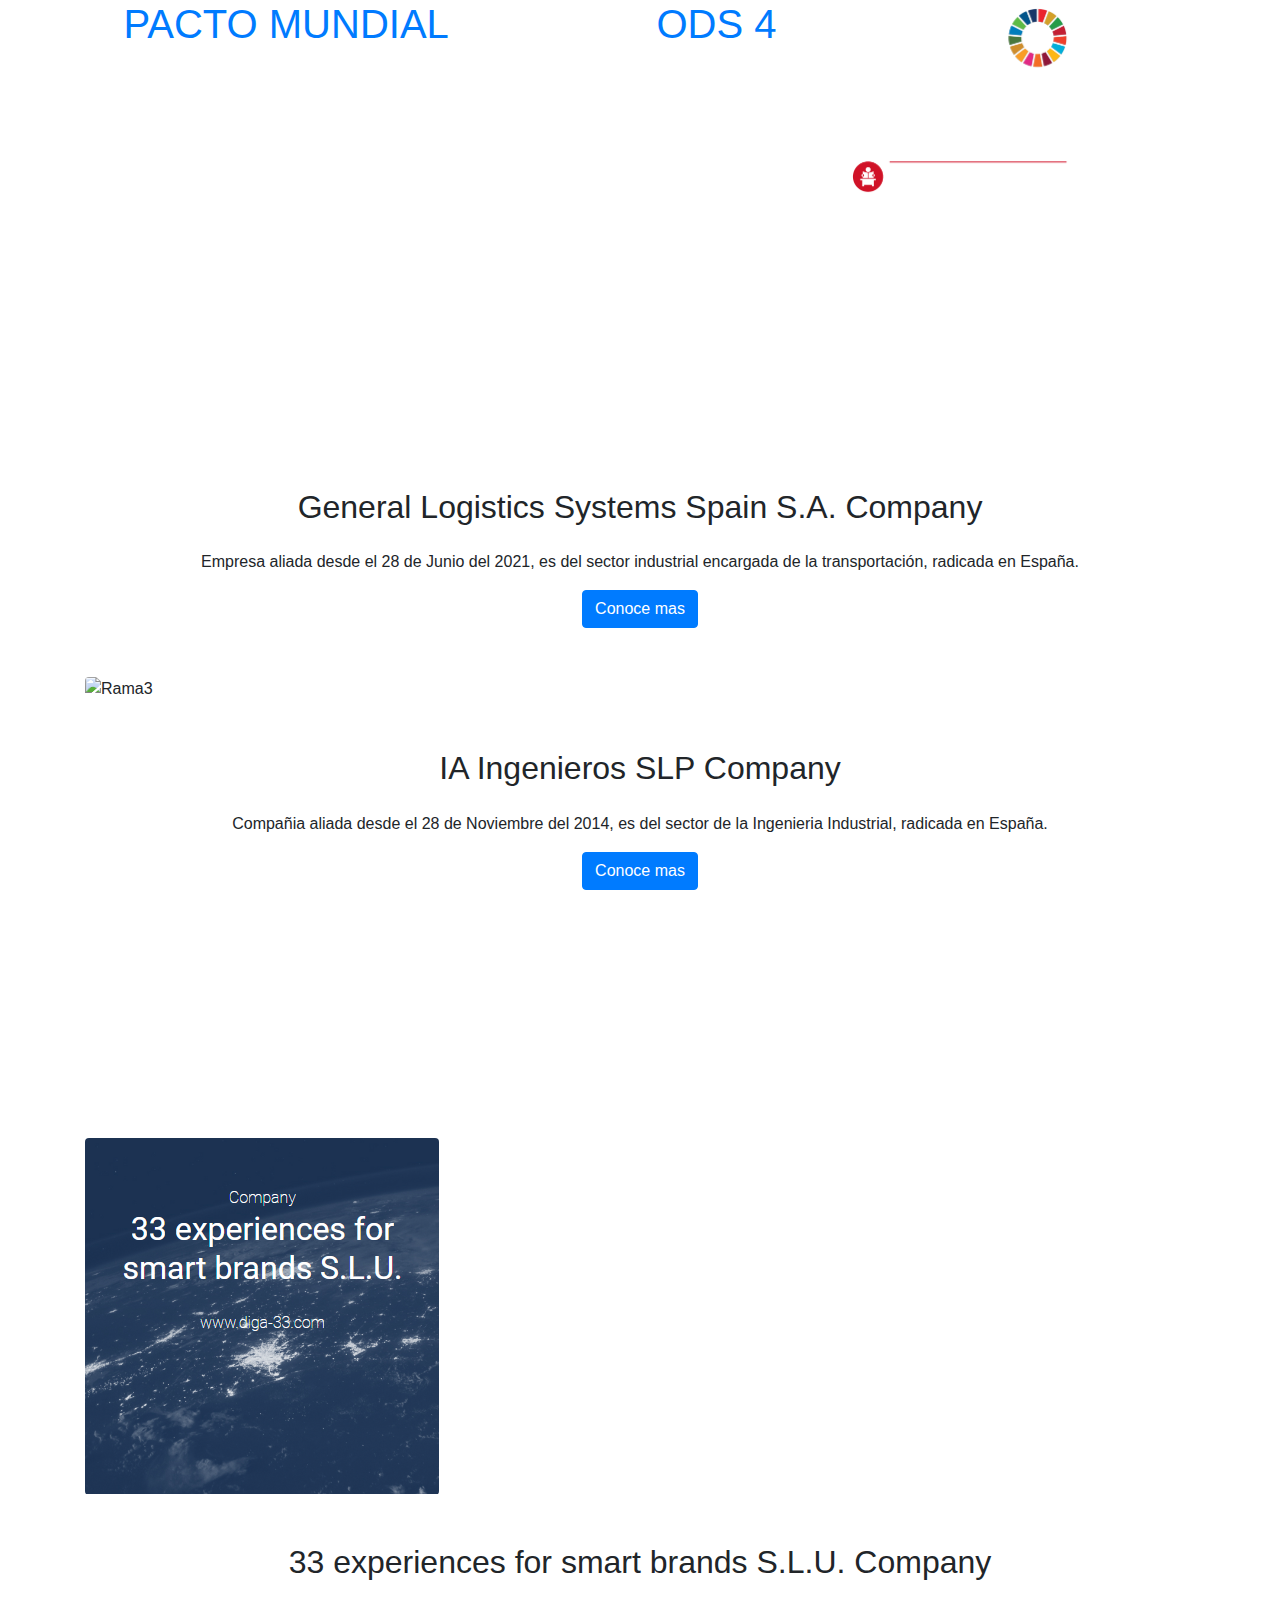
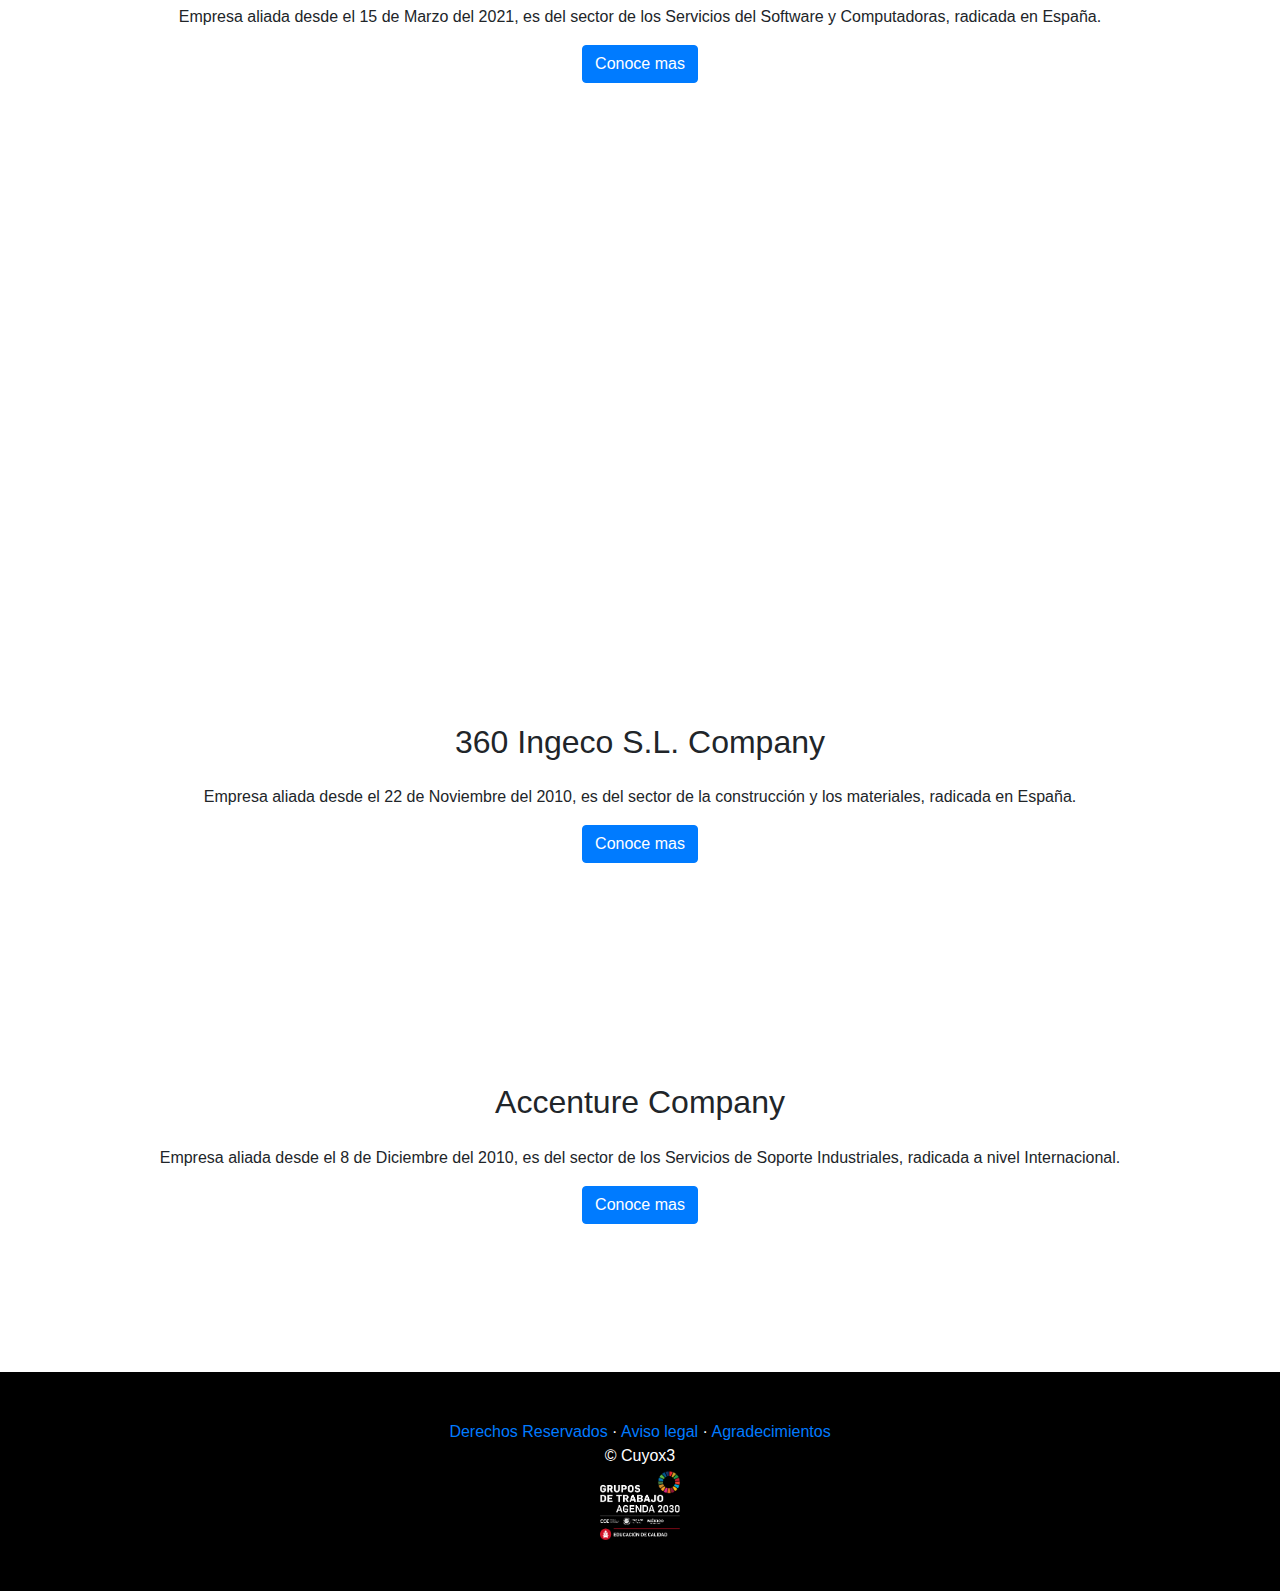
==== commit 7b0078f6: "Agregando 2 mas" ====
--- a/Codigo/aliados.html
+++ b/Codigo/aliados.html
@@ -103,7 +103,7 @@
     </section>
     
     <section class="page-section clearfix">
-      <div class="container" style="margin-bottom: 300px;">
+      <div class="container" style="margin-bottom: 400px;">
         <div class="intro">
           <img class="intro-img img-fluid mb-lg-0 rounded" style="height: fit-content;" src="./assets/images/diga 33.png" alt="">
           <div class="intro-text left-0 text-center bg-faded p-5 rounded">
@@ -115,6 +115,44 @@
             </p>
             <div class="intro-button mx-auto">
               <a class="btn btn-primary btn-xl" href="http://www.diga-33.com/">Conoce mas</a>
+            </div>
+          </div>
+        </div>
+      </div>
+    </section>
+
+    <section class="page-section clearfix">
+      <div class="container" style="margin-bottom: 100px;">
+        <div class="intro">
+          <img class="intro-img img-fluid mb-lg-0 mb-5 mt-5 pt-5 pb-5 rounded" style="height: fit-content;" src="https://360ingeco.com/wp-content/uploads/2022/12/logo-ing360-retina.png" alt="">
+          <div class="intro-text left-0 text-center bg-faded p-5 rounded">
+            <h2 class="section-heading mb-4">
+              <span class="section-heading-upper">360 Ingeco S.L.</span>
+              <span class="section-heading-lower">Company </span>
+            </h2>
+            <p class="mb-3">Empresa aliada desde el 22 de Noviembre del 2010, es del sector de la construcción y los materiales, radicada en España.
+            </p>
+            <div class="intro-button mx-auto">
+              <a class="btn btn-primary btn-xl" href="http://www.360ingeco.com/">Conoce mas</a>
+            </div>
+          </div>
+        </div>
+      </div>
+    </section>
+    
+    <section class="page-section clearfix">
+      <div class="container" style="margin-bottom: 100px;">
+        <div class="intro">
+          <img class="intro-img img-fluid rounded" style="height: fit-content;" src="https://1000marcas.net/wp-content/uploads/2021/06/Accenture-logo.png" alt="">
+          <div class="intro-text left-0 text-center bg-faded p-5 rounded">
+            <h2 class="section-heading mb-4">
+              <span class="section-heading-upper">Accenture</span>
+              <span class="section-heading-lower">Company </span>
+            </h2>
+            <p class="mb-3">Empresa aliada desde el 8 de Diciembre del 2010, es del sector de los Servicios de Soporte Industriales, radicada a nivel Internacional.
+            </p>
+            <div class="intro-button mx-auto">
+              <a class="btn btn-primary btn-xl" href="https://www.accenture.com/es-es">Conoce mas</a>
             </div>
           </div>
         </div>
